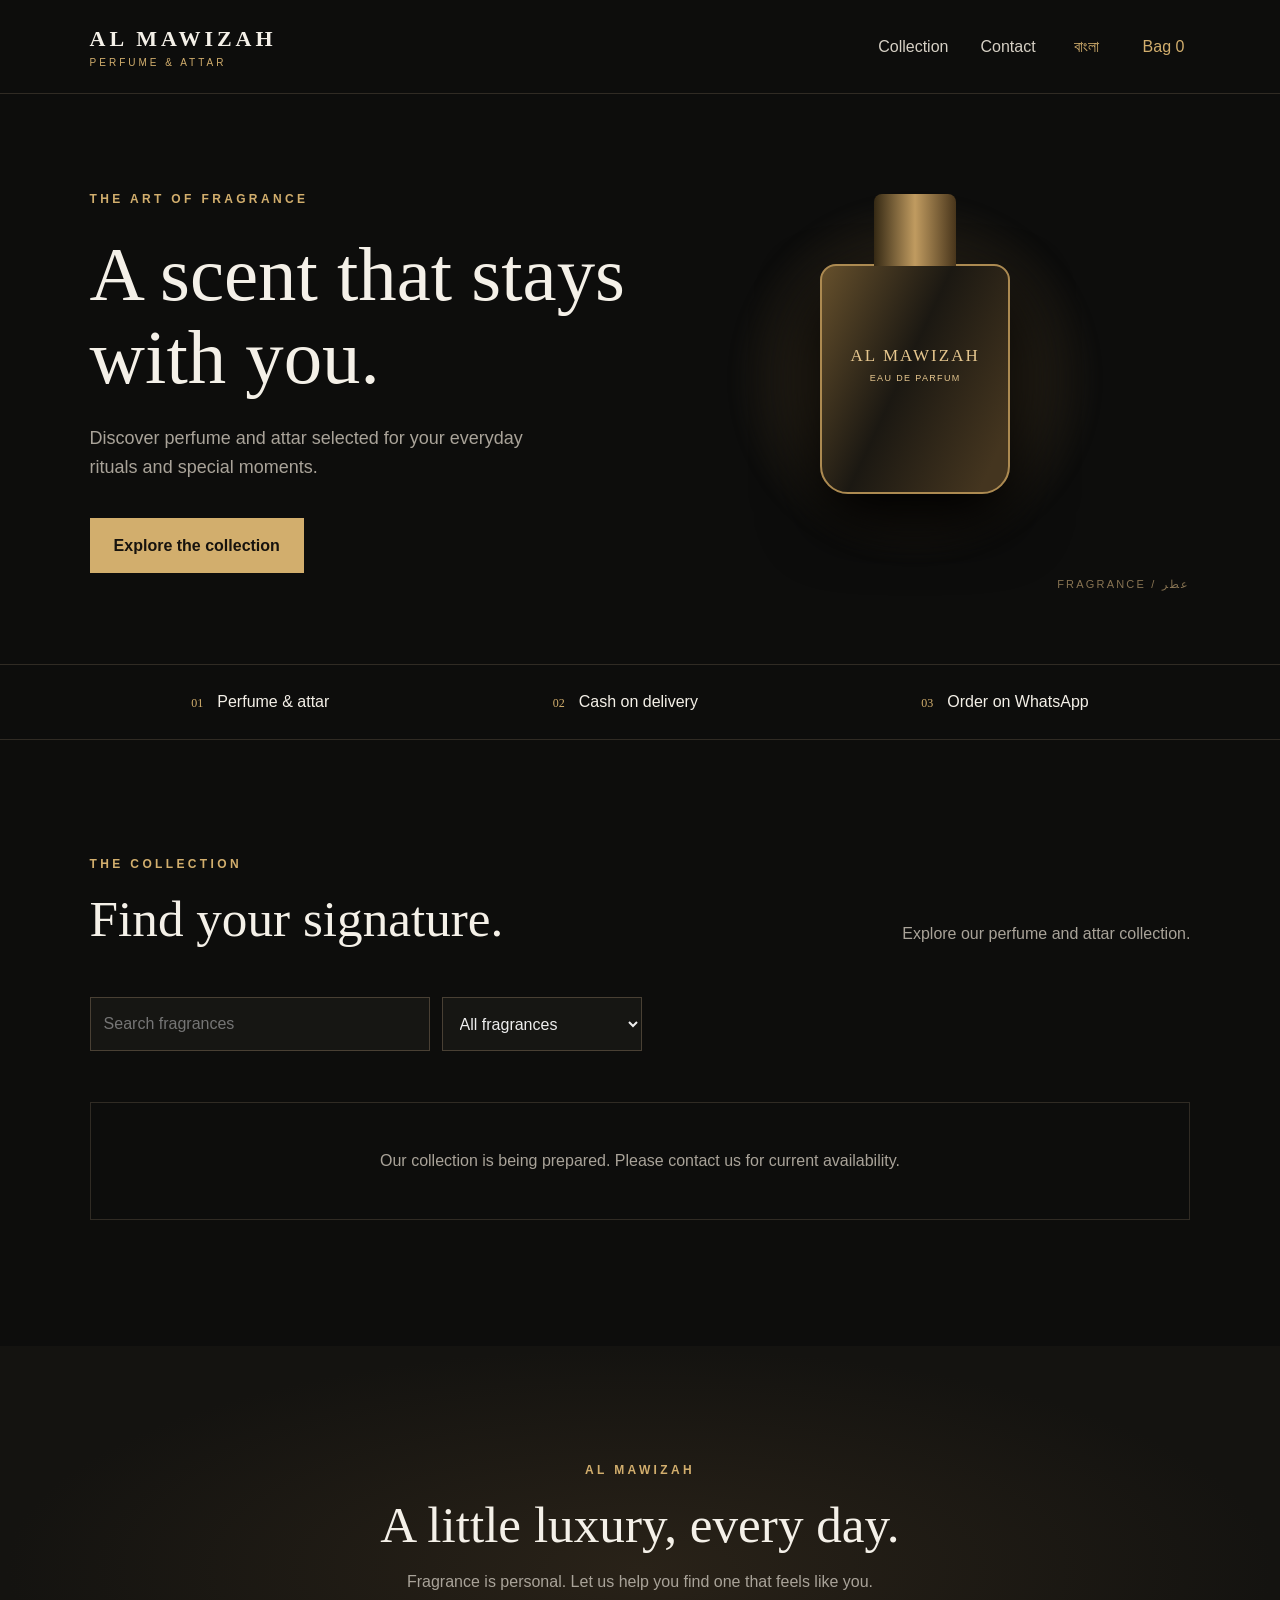
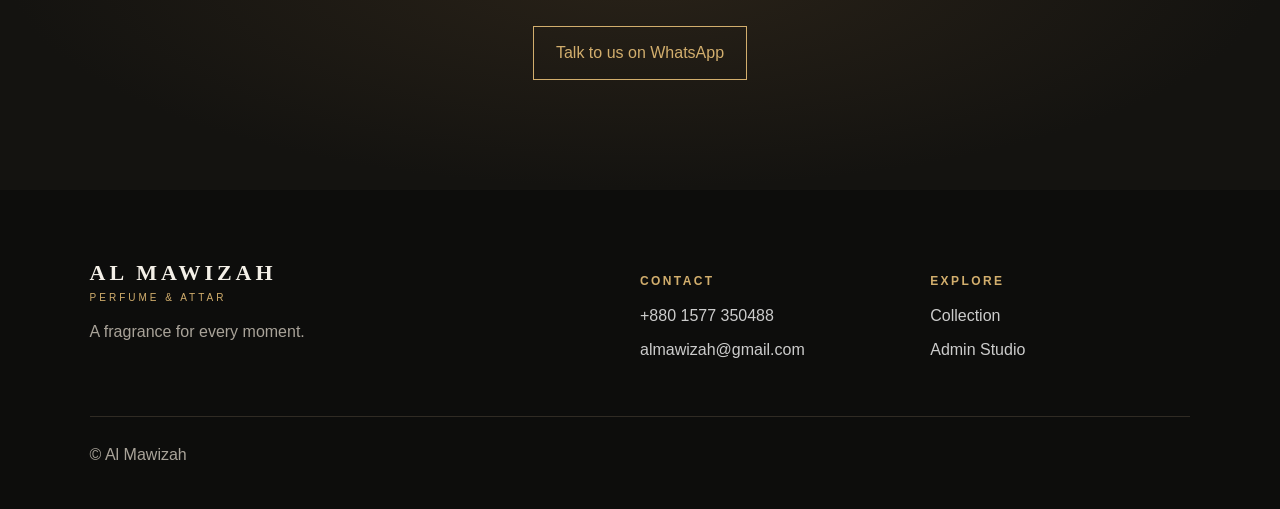
==== index.html @ 44b9c94f "Build Al Mawizah storefront and admin studio" ====
<!doctype html><html lang="en"><head><meta charset="utf-8"><meta name="viewport" content="width=device-width,initial-scale=1"><title>Al Mawizah | Perfume & Attar</title><meta name="description" content="Discover perfume and attar at Al Mawizah."><link rel="stylesheet" href="style.css"></head><body><header><a class="brand" href="#home">AL MAWIZAH <small>PERFUME & ATTAR</small></a><nav><a href="#collection" data-en="Collection" data-bn="সংগ্রহ">Collection</a><a href="#contact" data-en="Contact" data-bn="যোগাযোগ">Contact</a><button id="lang">বাংলা</button><button id="cartButton">Bag <span id="count">0</span></button></nav></header><main id="home"><section class="hero"><div class="hero-copy"><span class="eyebrow">THE ART OF FRAGRANCE</span><h1 data-en="A scent that stays with you." data-bn="সুবাস, যা আপনার সঙ্গে থাকে।">A scent that stays with you.</h1><p data-en="Discover perfume and attar selected for your everyday rituals and special moments." data-bn="প্রতিদিনের অভ্যাস ও বিশেষ মুহূর্তের জন্য পারফিউম ও আতরের সংগ্রহ আবিষ্কার করুন।">Discover perfume and attar selected for your everyday rituals and special moments.</p><a class="gold-button" href="#collection" data-en="Explore the collection" data-bn="সংগ্রহ দেখুন">Explore the collection</a></div><div class="art" aria-hidden="true"><div class="halo"></div><div class="bottle"><div class="cap"></div><div class="bottle-label">AL MAWIZAH<br><small>EAU DE PARFUM</small></div></div><span>FRAGRANCE / عطر</span></div></section><section class="features"><div><b>01</b><span data-en="Perfume & attar" data-bn="পারফিউম ও আতর">Perfume & attar</span></div><div><b>02</b><span data-en="Cash on delivery" data-bn="ক্যাশ অন ডেলিভারি">Cash on delivery</span></div><div><b>03</b><span data-en="Order on WhatsApp" data-bn="হোয়াটসঅ্যাপে অর্ডার">Order on WhatsApp</span></div></section><section id="collection" class="section"><div class="section-head"><div><span class="eyebrow">THE COLLECTION</span><h2 data-en="Find your signature." data-bn="আপনার প্রিয় সুবাস খুঁজুন।">Find your signature.</h2></div><p data-en="Explore our perfume and attar collection." data-bn="আমাদের পারফিউম ও আতরের সংগ্রহ দেখুন।">Explore our perfume and attar collection.</p></div><div class="filters"><input id="search" placeholder="Search fragrances" aria-label="Search fragrances"><select id="category" aria-label="Category"><option value="all">All fragrances</option><option value="perfume">Perfume</option><option value="attar">Attar</option></select></div><div id="catalog" class="grid"></div><p id="catalogMessage" class="empty"></p></section><section class="story"><span class="eyebrow">AL MAWIZAH</span><h2 data-en="A little luxury, every day." data-bn="প্রতিদিনের ছোট্ট এক বিলাসিতা।">A little luxury, every day.</h2><p data-en="Fragrance is personal. Let us help you find one that feels like you." data-bn="সুবাস ব্যক্তিগত। আপনার পছন্দের সুবাস খুঁজে পেতে আমরা পাশে আছি।">Fragrance is personal. Let us help you find one that feels like you.</p><a href="https://wa.me/8801577350488" class="outline" data-en="Talk to us on WhatsApp" data-bn="হোয়াটসঅ্যাপে কথা বলুন">Talk to us on WhatsApp</a></section></main><footer id="contact"><div><a class="brand" href="#home">AL MAWIZAH <small>PERFUME & ATTAR</small></a><p data-en="A fragrance for every moment." data-bn="প্রতিটি মুহূর্তের জন্য সুবাস।">A fragrance for every moment.</p></div><div><h3>CONTACT</h3><a href="tel:+8801577350488">+880 1577 350488</a><a href="mailto:almawizah@gmail.com">almawizah@gmail.com</a></div><div><h3>EXPLORE</h3><a href="#collection">Collection</a><a href="admin.html">Admin Studio</a></div><p class="copyright">© Al Mawizah</p></footer><dialog id="cart"><form method="dialog"><button class="close" aria-label="Close">×</button></form><h2 data-en="Your bag" data-bn="আপনার ব্যাগ">Your bag</h2><div id="cartItems"></div><p id="total"></p><form id="checkout"><label>Name / নাম<input name="name" required maxlength="100"></label><label>Phone / ফোন<input name="phone" required maxlength="30"></label><label>Delivery address / ঠিকানা<textarea name="address" required maxlength="500"></textarea></label><p class="muted" data-en="Cash on delivery. Delivery charge and availability will be confirmed with you." data-bn="ক্যাশ অন ডেলিভারি। ডেলিভারি চার্জ ও পণ্যের প্রাপ্যতা আপনার সঙ্গে নিশ্চিত করা হবে।">Cash on delivery. Delivery charge and availability will be confirmed with you.</p><button class="gold-button" type="submit" data-en="Send COD order on WhatsApp" data-bn="হোয়াটসঅ্যাপে COD অর্ডার পাঠান">Send COD order on WhatsApp</button></form></dialog><script src="config.js"></script><script src="app.js"></script></body></html>
---- style.css ----
:root{color-scheme:dark;--gold:#d2ae6d;--muted:#a9a399;--line:#302b24}*{box-sizing:border-box}html{scroll-behavior:smooth}body{margin:0;background:#0d0d0c;color:#f4f0e8;font:16px/1.6 Arial,sans-serif}a{color:inherit;text-decoration:none}button,input,textarea,select{font:inherit}button{cursor:pointer}header{height:94px;display:flex;align-items:center;justify-content:space-between;padding:0 7%;border-bottom:1px solid var(--line)}.brand{font:600 22px Georgia;letter-spacing:.18em}.brand small{display:block;font:10px Arial;letter-spacing:.3em;color:var(--gold);margin-top:5px}nav{display:flex;align-items:center;gap:32px}nav a{color:#d6d0c5}nav button,.close{border:0;background:none;color:var(--gold)}.hero{min-height:570px;display:grid;grid-template-columns:1fr 1fr;align-items:center;padding:55px 7%;overflow:hidden}.hero-copy{max-width:590px}.eyebrow{font-size:12px;letter-spacing:.28em;color:var(--gold);font-weight:bold}h1,h2{font-family:Georgia,serif;font-weight:400;line-height:1.08}h1{font-size:clamp(48px,6vw,86px);margin:24px 0}h2{font-size:clamp(36px,4vw,56px);margin:16px 0}p{color:var(--muted)}.hero-copy p{max-width:470px;font-size:18px;margin-bottom:36px}.gold-button{display:inline-block;background:var(--gold);color:#17130e;border:0;padding:15px 24px;font-weight:bold}.art{height:430px;position:relative;display:flex;align-items:center;justify-content:center}.halo{position:absolute;width:360px;height:360px;border-radius:50%;background:radial-gradient(circle,#59462a 0,#262016 40%,transparent 72%);filter:blur(5px)}.bottle{position:relative;width:190px;height:230px;border:2px solid #ac8a51;border-radius:16px 16px 28px 28px;background:linear-gradient(115deg,#66502c,#1b1812 45%,#44351f 90%);box-shadow:0 30px 60px #000}.cap{position:absolute;bottom:100%;left:52px;width:82px;height:72px;background:linear-gradient(90deg,#352914,#c09b60,#48351b);border-radius:8px 8px 0 0}.bottle-label{text-align:center;margin-top:80px;font:17px Georgia;letter-spacing:.12em;color:#e6c78f}.bottle-label small{font:9px Arial;letter-spacing:.15em}.art>span{position:absolute;bottom:0;right:0;color:#887453;font-size:11px;letter-spacing:.2em}.features{display:flex;justify-content:space-around;border-block:1px solid var(--line);padding:24px 7%;gap:20px}.features b{color:var(--gold);margin-right:14px;font:12px Georgia}.section{padding:110px 7%}.section-head{display:flex;align-items:end;justify-content:space-between;gap:30px}.filters{display:flex;gap:12px;margin:35px 0}input,select,textarea{background:#161613;color:#eee;border:1px solid #494034;padding:13px;width:100%}.filters input{max-width:340px}.filters select{max-width:200px}.grid{display:grid;grid-template-columns:repeat(4,1fr);gap:20px}.card{border:1px solid var(--line);padding:15px}.card img{width:100%;aspect-ratio:1;object-fit:cover;background:#1b1916}.card h3{font:22px Georgia}.card button{width:100%}.empty{border:1px solid var(--line);padding:45px;text-align:center}.story{text-align:center;padding:110px 20px;background:radial-gradient(ellipse at center,#292218,#141310 70%)}.story p{margin:0 auto 32px}.outline{display:inline-block;border:1px solid var(--gold);padding:13px 22px;color:var(--gold)}footer{padding:70px 7% 25px;display:grid;grid-template-columns:2fr 1fr 1fr;gap:30px}footer h3{font-size:12px;letter-spacing:.2em;color:var(--gold)}footer a:not(.brand){display:block;color:#ccc;margin:8px 0}.copyright{grid-column:1/-1;border-top:1px solid var(--line);padding-top:25px}dialog{background:#171612;color:white;border:1px solid var(--gold);padding:32px;max-width:550px;width:95%;max-height:90vh}dialog::backdrop{background:#000b}.close{float:right;font-size:28px}label{display:block;margin:14px 0}label input,label textarea{display:block;margin-top:5px}.muted{font-size:14px}.cart-row{display:flex;justify-content:space-between;gap:10px;border-bottom:1px solid var(--line);padding:12px 0}.cart-row button{background:none;color:var(--gold);border:0}@media(max-width:700px){header{height:auto;padding:20px 5%;gap:15px;flex-wrap:wrap}nav{gap:16px;font-size:14px}.hero{grid-template-columns:1fr;padding:65px 5% 25px}.art{height:320px}.bottle{transform:scale(.75)}.halo{width:280px;height:280px}.features{flex-wrap:wrap;justify-content:flex-start}.section{padding:70px 5%}.section-head{display:block}.grid{grid-template-columns:repeat(2,1fr)}footer{grid-template-columns:1fr 1fr}footer>div:first-child{grid-column:1/-1}}
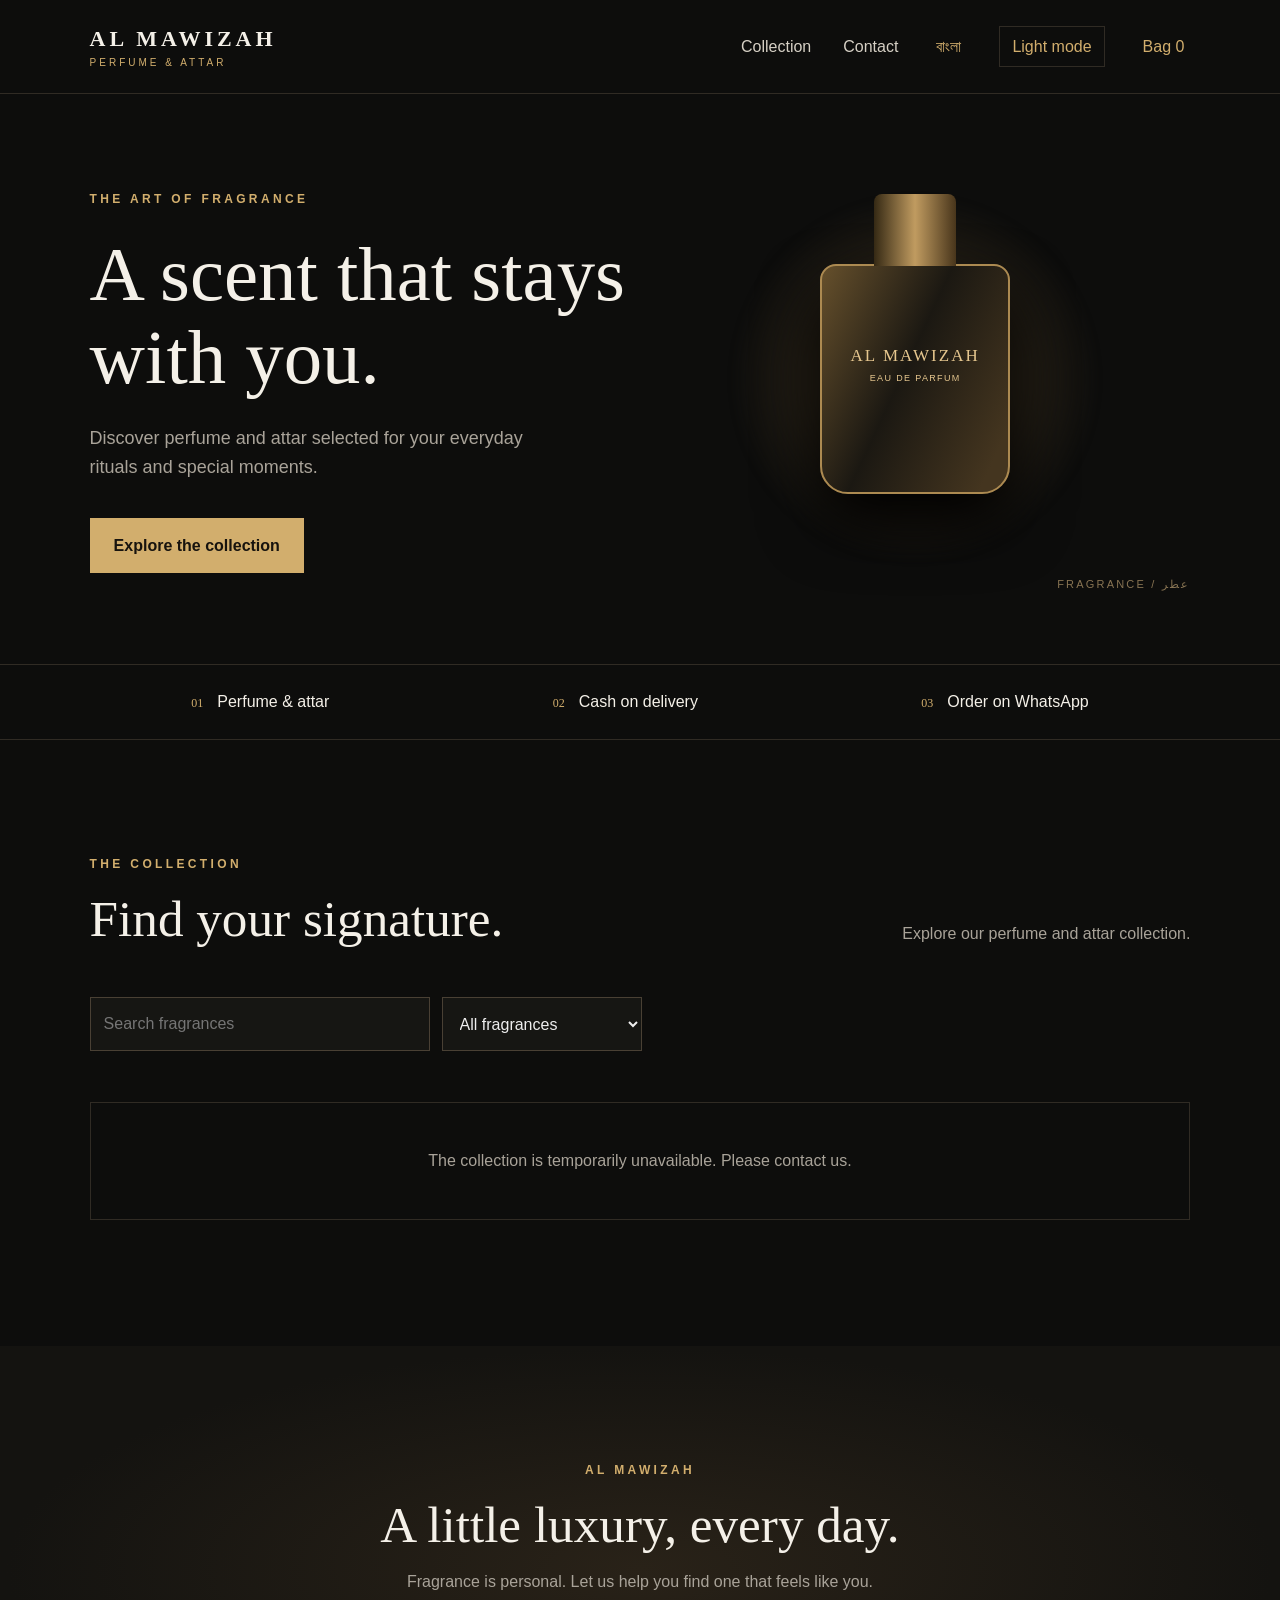
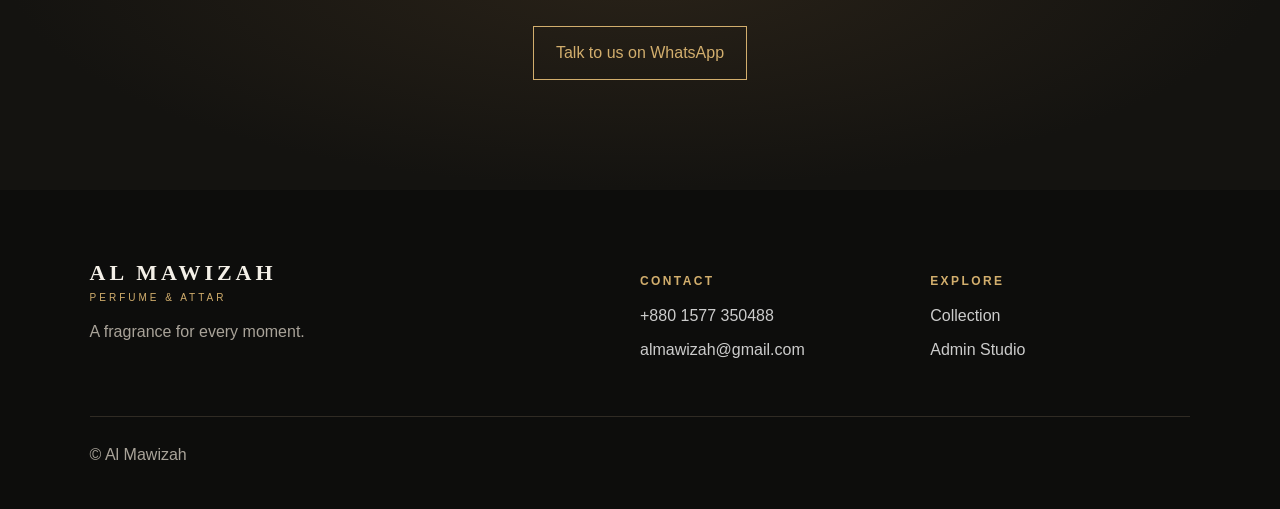
==== commit fbe0ce0d: "Add light and dark themes and improve browsing" ====
--- a/index.html
+++ b/index.html
@@ -1 +1 @@
-<!doctype html><html lang="en"><head><meta charset="utf-8"><meta name="viewport" content="width=device-width,initial-scale=1"><title>Al Mawizah | Perfume & Attar</title><meta name="description" content="Discover perfume and attar at Al Mawizah."><link rel="stylesheet" href="style.css"></head><body><header><a class="brand" href="#home">AL MAWIZAH <small>PERFUME & ATTAR</small></a><nav><a href="#collection" data-en="Collection" data-bn="সংগ্রহ">Collection</a><a href="#contact" data-en="Contact" data-bn="যোগাযোগ">Contact</a><button id="lang">বাংলা</button><button id="cartButton">Bag <span id="count">0</span></button></nav></header><main id="home"><section class="hero"><div class="hero-copy"><span class="eyebrow">THE ART OF FRAGRANCE</span><h1 data-en="A scent that stays with you." data-bn="সুবাস, যা আপনার সঙ্গে থাকে।">A scent that stays with you.</h1><p data-en="Discover perfume and attar selected for your everyday rituals and special moments." data-bn="প্রতিদিনের অভ্যাস ও বিশেষ মুহূর্তের জন্য পারফিউম ও আতরের সংগ্রহ আবিষ্কার করুন।">Discover perfume and attar selected for your everyday rituals and special moments.</p><a class="gold-button" href="#collection" data-en="Explore the collection" data-bn="সংগ্রহ দেখুন">Explore the collection</a></div><div class="art" aria-hidden="true"><div class="halo"></div><div class="bottle"><div class="cap"></div><div class="bottle-label">AL MAWIZAH<br><small>EAU DE PARFUM</small></div></div><span>FRAGRANCE / عطر</span></div></section><section class="features"><div><b>01</b><span data-en="Perfume & attar" data-bn="পারফিউম ও আতর">Perfume & attar</span></div><div><b>02</b><span data-en="Cash on delivery" data-bn="ক্যাশ অন ডেলিভারি">Cash on delivery</span></div><div><b>03</b><span data-en="Order on WhatsApp" data-bn="হোয়াটসঅ্যাপে অর্ডার">Order on WhatsApp</span></div></section><section id="collection" class="section"><div class="section-head"><div><span class="eyebrow">THE COLLECTION</span><h2 data-en="Find your signature." data-bn="আপনার প্রিয় সুবাস খুঁজুন।">Find your signature.</h2></div><p data-en="Explore our perfume and attar collection." data-bn="আমাদের পারফিউম ও আতরের সংগ্রহ দেখুন।">Explore our perfume and attar collection.</p></div><div class="filters"><input id="search" placeholder="Search fragrances" aria-label="Search fragrances"><select id="category" aria-label="Category"><option value="all">All fragrances</option><option value="perfume">Perfume</option><option value="attar">Attar</option></select></div><div id="catalog" class="grid"></div><p id="catalogMessage" class="empty"></p></section><section class="story"><span class="eyebrow">AL MAWIZAH</span><h2 data-en="A little luxury, every day." data-bn="প্রতিদিনের ছোট্ট এক বিলাসিতা।">A little luxury, every day.</h2><p data-en="Fragrance is personal. Let us help you find one that feels like you." data-bn="সুবাস ব্যক্তিগত। আপনার পছন্দের সুবাস খুঁজে পেতে আমরা পাশে আছি।">Fragrance is personal. Let us help you find one that feels like you.</p><a href="https://wa.me/8801577350488" class="outline" data-en="Talk to us on WhatsApp" data-bn="হোয়াটসঅ্যাপে কথা বলুন">Talk to us on WhatsApp</a></section></main><footer id="contact"><div><a class="brand" href="#home">AL MAWIZAH <small>PERFUME & ATTAR</small></a><p data-en="A fragrance for every moment." data-bn="প্রতিটি মুহূর্তের জন্য সুবাস।">A fragrance for every moment.</p></div><div><h3>CONTACT</h3><a href="tel:+8801577350488">+880 1577 350488</a><a href="mailto:almawizah@gmail.com">almawizah@gmail.com</a></div><div><h3>EXPLORE</h3><a href="#collection">Collection</a><a href="admin.html">Admin Studio</a></div><p class="copyright">© Al Mawizah</p></footer><dialog id="cart"><form method="dialog"><button class="close" aria-label="Close">×</button></form><h2 data-en="Your bag" data-bn="আপনার ব্যাগ">Your bag</h2><div id="cartItems"></div><p id="total"></p><form id="checkout"><label>Name / নাম<input name="name" required maxlength="100"></label><label>Phone / ফোন<input name="phone" required maxlength="30"></label><label>Delivery address / ঠিকানা<textarea name="address" required maxlength="500"></textarea></label><p class="muted" data-en="Cash on delivery. Delivery charge and availability will be confirmed with you." data-bn="ক্যাশ অন ডেলিভারি। ডেলিভারি চার্জ ও পণ্যের প্রাপ্যতা আপনার সঙ্গে নিশ্চিত করা হবে।">Cash on delivery. Delivery charge and availability will be confirmed with you.</p><button class="gold-button" type="submit" data-en="Send COD order on WhatsApp" data-bn="হোয়াটসঅ্যাপে COD অর্ডার পাঠান">Send COD order on WhatsApp</button></form></dialog><script src="config.js"></script><script src="app.js"></script></body></html>
+<!doctype html><html lang="en"><head><meta charset="utf-8"><meta name="viewport" content="width=device-width,initial-scale=1"><title>Al Mawizah | Perfume & Attar</title><meta name="description" content="Discover perfume and attar at Al Mawizah."><script src="theme.js"></script><link rel="stylesheet" href="style.css"></head><body><header><a class="brand" href="#home">AL MAWIZAH <small>PERFUME & ATTAR</small></a><nav><a href="#collection" data-en="Collection" data-bn="সংগ্রহ">Collection</a><a href="#contact" data-en="Contact" data-bn="যোগাযোগ">Contact</a><button type="button" id="lang">বাংলা</button><button type="button" id="themeToggle" aria-label="Switch to light mode">Light mode</button><button id="cartButton">Bag <span id="count">0</span></button></nav></header><main id="home"><section class="hero"><div class="hero-copy"><span class="eyebrow">THE ART OF FRAGRANCE</span><h1 data-en="A scent that stays with you." data-bn="সুবাস, যা আপনার সঙ্গে থাকে।">A scent that stays with you.</h1><p data-en="Discover perfume and attar selected for your everyday rituals and special moments." data-bn="প্রতিদিনের অভ্যাস ও বিশেষ মুহূর্তের জন্য পারফিউম ও আতরের সংগ্রহ আবিষ্কার করুন।">Discover perfume and attar selected for your everyday rituals and special moments.</p><a class="gold-button" href="#collection" data-en="Explore the collection" data-bn="সংগ্রহ দেখুন">Explore the collection</a></div><div class="art" aria-hidden="true"><div class="halo"></div><div class="bottle"><div class="cap"></div><div class="bottle-label">AL MAWIZAH<br><small>EAU DE PARFUM</small></div></div><span>FRAGRANCE / عطر</span></div></section><section class="features"><div><b>01</b><span data-en="Perfume & attar" data-bn="পারফিউম ও আতর">Perfume & attar</span></div><div><b>02</b><span data-en="Cash on delivery" data-bn="ক্যাশ অন ডেলিভারি">Cash on delivery</span></div><div><b>03</b><span data-en="Order on WhatsApp" data-bn="হোয়াটসঅ্যাপে অর্ডার">Order on WhatsApp</span></div></section><section id="collection" class="section"><div class="section-head"><div><span class="eyebrow">THE COLLECTION</span><h2 data-en="Find your signature." data-bn="আপনার প্রিয় সুবাস খুঁজুন।">Find your signature.</h2></div><p data-en="Explore our perfume and attar collection." data-bn="আমাদের পারফিউম ও আতরের সংগ্রহ দেখুন।">Explore our perfume and attar collection.</p></div><div class="filters"><input id="search" placeholder="Search fragrances" aria-label="Search fragrances"><select id="category" aria-label="Category"><option value="all">All fragrances</option><option value="perfume">Perfume</option><option value="attar">Attar</option></select></div><div id="catalog" class="grid"></div><p id="catalogMessage" class="empty"></p></section><section class="story"><span class="eyebrow">AL MAWIZAH</span><h2 data-en="A little luxury, every day." data-bn="প্রতিদিনের ছোট্ট এক বিলাসিতা।">A little luxury, every day.</h2><p data-en="Fragrance is personal. Let us help you find one that feels like you." data-bn="সুবাস ব্যক্তিগত। আপনার পছন্দের সুবাস খুঁজে পেতে আমরা পাশে আছি।">Fragrance is personal. Let us help you find one that feels like you.</p><a href="https://wa.me/8801577350488" class="outline" data-en="Talk to us on WhatsApp" data-bn="হোয়াটসঅ্যাপে কথা বলুন">Talk to us on WhatsApp</a></section></main><footer id="contact"><div><a class="brand" href="#home">AL MAWIZAH <small>PERFUME & ATTAR</small></a><p data-en="A fragrance for every moment." data-bn="প্রতিটি মুহূর্তের জন্য সুবাস।">A fragrance for every moment.</p></div><div><h3>CONTACT</h3><a href="tel:+8801577350488">+880 1577 350488</a><a href="mailto:almawizah@gmail.com">almawizah@gmail.com</a></div><div><h3>EXPLORE</h3><a href="#collection">Collection</a><a href="admin.html">Admin Studio</a></div><p class="copyright">© Al Mawizah</p></footer><dialog id="cart"><form method="dialog"><button class="close" aria-label="Close">×</button></form><h2 data-en="Your bag" data-bn="আপনার ব্যাগ">Your bag</h2><div id="cartItems"></div><p id="total"></p><form id="checkout"><label>Name / নাম<input name="name" required maxlength="100"></label><label>Phone / ফোন<input name="phone" required maxlength="30"></label><label>Delivery address / ঠিকানা<textarea name="address" required maxlength="500"></textarea></label><p class="muted" data-en="Cash on delivery. Delivery charge and availability will be confirmed with you." data-bn="ক্যাশ অন ডেলিভারি। ডেলিভারি চার্জ ও পণ্যের প্রাপ্যতা আপনার সঙ্গে নিশ্চিত করা হবে।">Cash on delivery. Delivery charge and availability will be confirmed with you.</p><button class="gold-button" type="submit" data-en="Send COD order on WhatsApp" data-bn="হোয়াটসঅ্যাপে COD অর্ডার পাঠান">Send COD order on WhatsApp</button></form></dialog><script src="config.js"></script><script src="app.js"></script></body></html>
--- a/style.css
+++ b/style.css
@@ -1 +1,27 @@
 :root{color-scheme:dark;--gold:#d2ae6d;--muted:#a9a399;--line:#302b24}*{box-sizing:border-box}html{scroll-behavior:smooth}body{margin:0;background:#0d0d0c;color:#f4f0e8;font:16px/1.6 Arial,sans-serif}a{color:inherit;text-decoration:none}button,input,textarea,select{font:inherit}button{cursor:pointer}header{height:94px;display:flex;align-items:center;justify-content:space-between;padding:0 7%;border-bottom:1px solid var(--line)}.brand{font:600 22px Georgia;letter-spacing:.18em}.brand small{display:block;font:10px Arial;letter-spacing:.3em;color:var(--gold);margin-top:5px}nav{display:flex;align-items:center;gap:32px}nav a{color:#d6d0c5}nav button,.close{border:0;background:none;color:var(--gold)}.hero{min-height:570px;display:grid;grid-template-columns:1fr 1fr;align-items:center;padding:55px 7%;overflow:hidden}.hero-copy{max-width:590px}.eyebrow{font-size:12px;letter-spacing:.28em;color:var(--gold);font-weight:bold}h1,h2{font-family:Georgia,serif;font-weight:400;line-height:1.08}h1{font-size:clamp(48px,6vw,86px);margin:24px 0}h2{font-size:clamp(36px,4vw,56px);margin:16px 0}p{color:var(--muted)}.hero-copy p{max-width:470px;font-size:18px;margin-bottom:36px}.gold-button{display:inline-block;background:var(--gold);color:#17130e;border:0;padding:15px 24px;font-weight:bold}.art{height:430px;position:relative;display:flex;align-items:center;justify-content:center}.halo{position:absolute;width:360px;height:360px;border-radius:50%;background:radial-gradient(circle,#59462a 0,#262016 40%,transparent 72%);filter:blur(5px)}.bottle{position:relative;width:190px;height:230px;border:2px solid #ac8a51;border-radius:16px 16px 28px 28px;background:linear-gradient(115deg,#66502c,#1b1812 45%,#44351f 90%);box-shadow:0 30px 60px #000}.cap{position:absolute;bottom:100%;left:52px;width:82px;height:72px;background:linear-gradient(90deg,#352914,#c09b60,#48351b);border-radius:8px 8px 0 0}.bottle-label{text-align:center;margin-top:80px;font:17px Georgia;letter-spacing:.12em;color:#e6c78f}.bottle-label small{font:9px Arial;letter-spacing:.15em}.art>span{position:absolute;bottom:0;right:0;color:#887453;font-size:11px;letter-spacing:.2em}.features{display:flex;justify-content:space-around;border-block:1px solid var(--line);padding:24px 7%;gap:20px}.features b{color:var(--gold);margin-right:14px;font:12px Georgia}.section{padding:110px 7%}.section-head{display:flex;align-items:end;justify-content:space-between;gap:30px}.filters{display:flex;gap:12px;margin:35px 0}input,select,textarea{background:#161613;color:#eee;border:1px solid #494034;padding:13px;width:100%}.filters input{max-width:340px}.filters select{max-width:200px}.grid{display:grid;grid-template-columns:repeat(4,1fr);gap:20px}.card{border:1px solid var(--line);padding:15px}.card img{width:100%;aspect-ratio:1;object-fit:cover;background:#1b1916}.card h3{font:22px Georgia}.card button{width:100%}.empty{border:1px solid var(--line);padding:45px;text-align:center}.story{text-align:center;padding:110px 20px;background:radial-gradient(ellipse at center,#292218,#141310 70%)}.story p{margin:0 auto 32px}.outline{display:inline-block;border:1px solid var(--gold);padding:13px 22px;color:var(--gold)}footer{padding:70px 7% 25px;display:grid;grid-template-columns:2fr 1fr 1fr;gap:30px}footer h3{font-size:12px;letter-spacing:.2em;color:var(--gold)}footer a:not(.brand){display:block;color:#ccc;margin:8px 0}.copyright{grid-column:1/-1;border-top:1px solid var(--line);padding-top:25px}dialog{background:#171612;color:white;border:1px solid var(--gold);padding:32px;max-width:550px;width:95%;max-height:90vh}dialog::backdrop{background:#000b}.close{float:right;font-size:28px}label{display:block;margin:14px 0}label input,label textarea{display:block;margin-top:5px}.muted{font-size:14px}.cart-row{display:flex;justify-content:space-between;gap:10px;border-bottom:1px solid var(--line);padding:12px 0}.cart-row button{background:none;color:var(--gold);border:0}@media(max-width:700px){header{height:auto;padding:20px 5%;gap:15px;flex-wrap:wrap}nav{gap:16px;font-size:14px}.hero{grid-template-columns:1fr;padding:65px 5% 25px}.art{height:320px}.bottle{transform:scale(.75)}.halo{width:280px;height:280px}.features{flex-wrap:wrap;justify-content:flex-start}.section{padding:70px 5%}.section-head{display:block}.grid{grid-template-columns:repeat(2,1fr)}footer{grid-template-columns:1fr 1fr}footer>div:first-child{grid-column:1/-1}}
+/* Theme controls and readable light palette. */
+#themeToggle{color:var(--gold);border:1px solid var(--line);padding:.45rem .75rem;background:transparent;white-space:nowrap}
+:focus-visible{outline:3px solid #c08f38;outline-offset:3px}
+html[data-theme="light"]{color-scheme:light;--gold:#81591e;--muted:#514d46;--line:#d4cbbc}
+html[data-theme="light"] body{background:#f8f7f3;color:#201e1a}
+html[data-theme="light"] nav a,html[data-theme="light"] footer a:not(.brand){color:#37332e}
+html[data-theme="light"] input,html[data-theme="light"] select,html[data-theme="light"] textarea{background:#fff;color:#24211c;border-color:#aaa195}
+html[data-theme="light"] .gold-button{background:#80591f;color:#fff}
+html[data-theme="light"] .story{background:radial-gradient(ellipse at center,#e9dfcc,#f2efe8 70%)}
+html[data-theme="light"] .card{background:#fff}
+html[data-theme="light"] .card img{background:#e8e4dd}
+html[data-theme="light"] dialog{background:#fff;color:#201e1a}
+html[data-theme="light"] .art>span{color:#6c593d}
+html[data-theme="light"] .empty{background:#fff}
+@media(max-width:700px){nav{flex-wrap:wrap;gap:12px}#themeToggle{padding:.35rem .55rem}}
+/* Product cards keep browsing compact while retaining full descriptions on demand. */
+.card { display:flex; flex-direction:column; gap:.65rem; min-width:0; }
+.card h3, .card p { margin:.1rem 0; }
+.card .product-price { color:inherit; font-weight:700; }
+.card .gold-button, .card > .outline { margin-top:auto; text-align:center; }
+.image-placeholder { aspect-ratio:1; background:#1b1916; }
+.product-details { margin:.25rem 0 1rem; }
+.product-details summary { cursor:pointer; color:var(--gold); }
+.product-details p { white-space:pre-line; padding-top:.5rem; }
+html[data-theme="light"] .image-placeholder { background:#e8e4dd; }
+@media(max-width:400px) { .grid { grid-template-columns:1fr; } .filters { flex-wrap:wrap; } .filters input,.filters select { max-width:none; } }
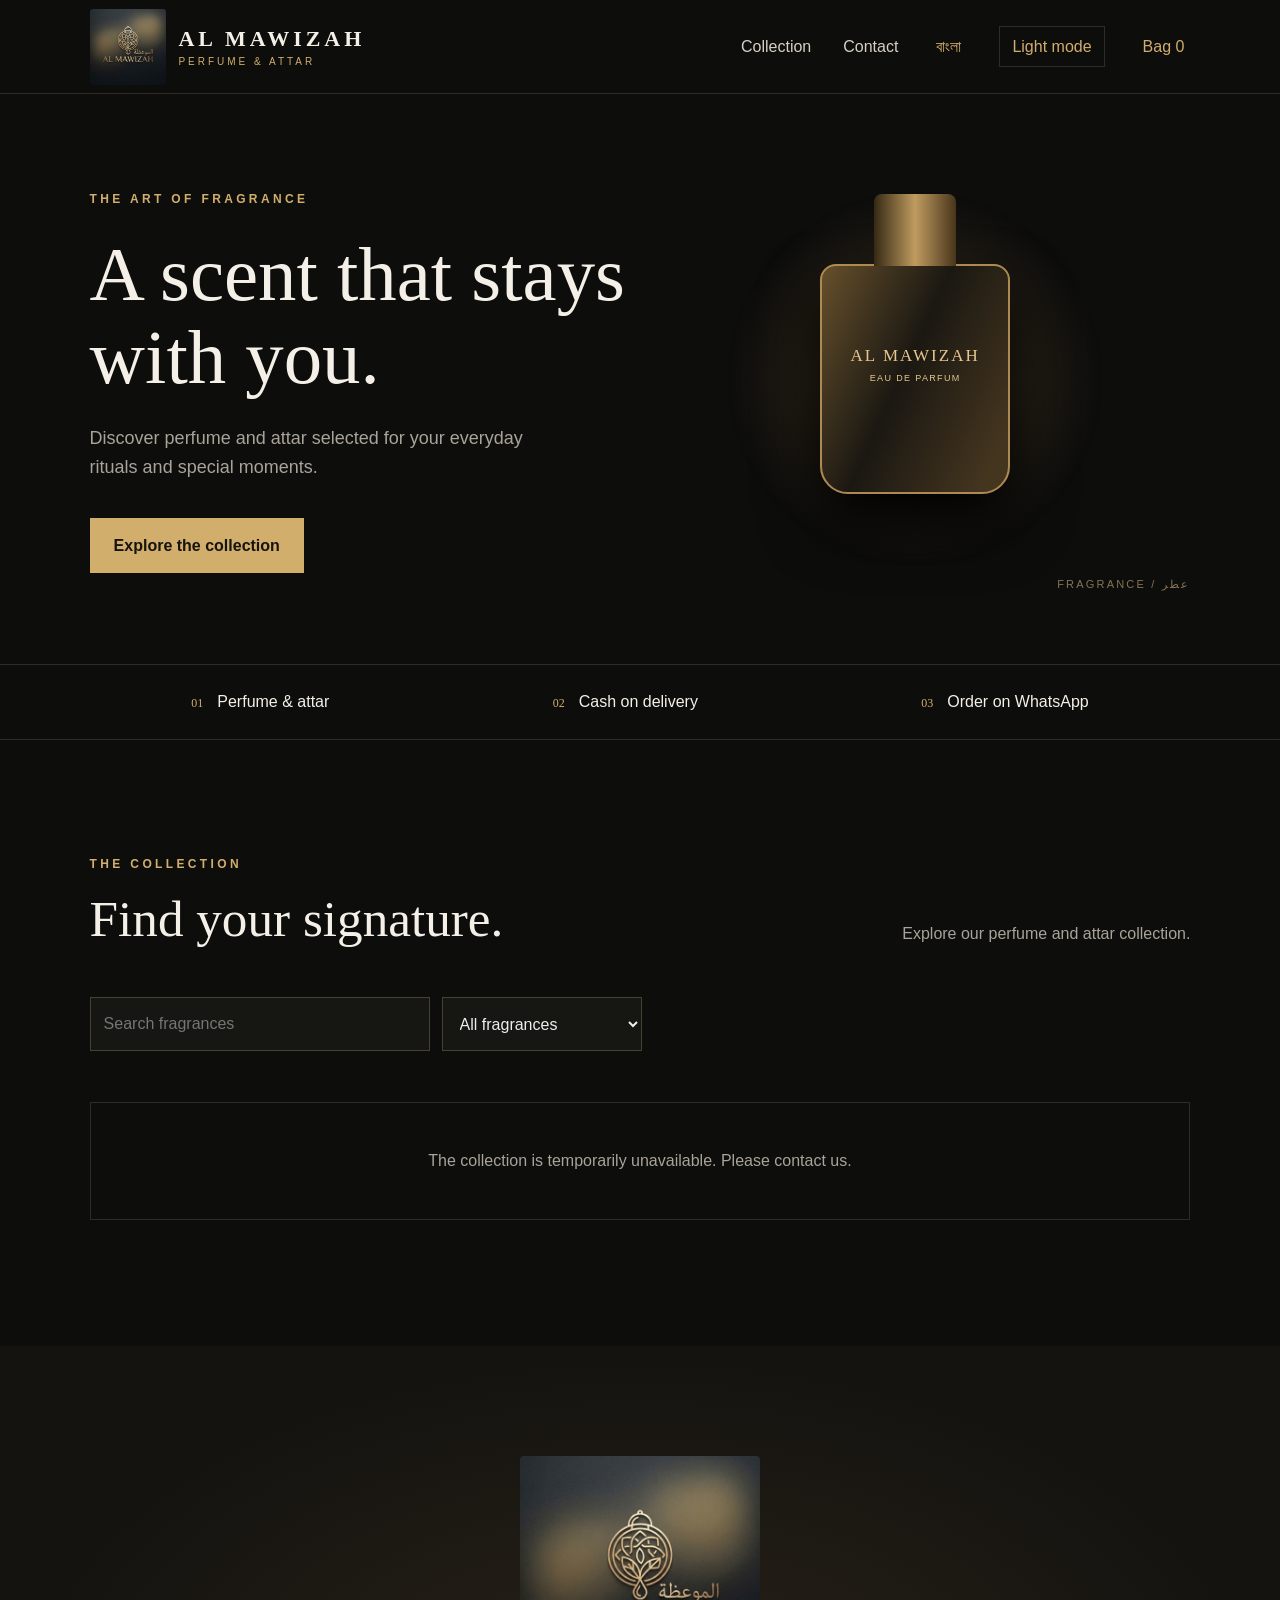
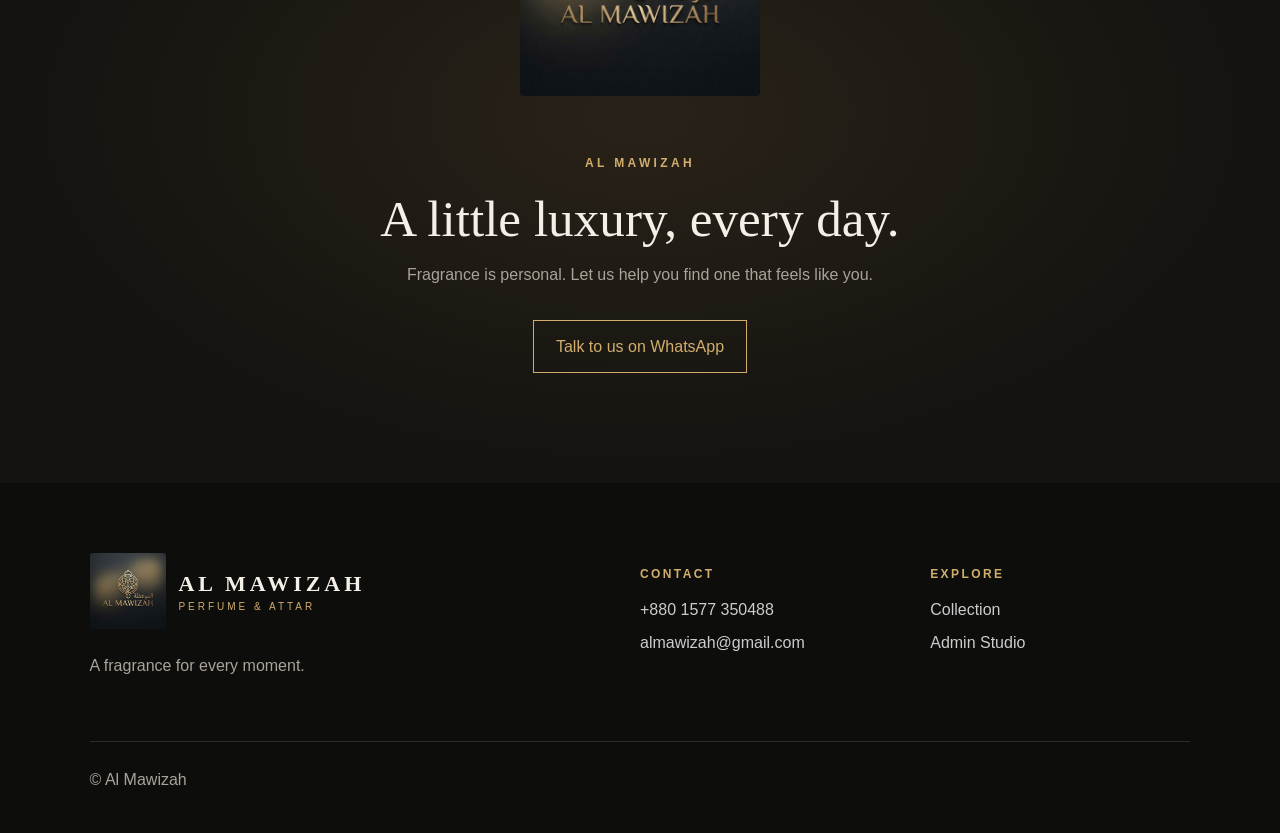
==== commit 6abf2917: "Add original Al Mawizah logo to website" ====
--- a/index.html
+++ b/index.html
@@ -1 +1 @@
-<!doctype html><html lang="en"><head><meta charset="utf-8"><meta name="viewport" content="width=device-width,initial-scale=1"><title>Al Mawizah | Perfume & Attar</title><meta name="description" content="Discover perfume and attar at Al Mawizah."><script src="theme.js"></script><link rel="stylesheet" href="style.css"></head><body><header><a class="brand" href="#home">AL MAWIZAH <small>PERFUME & ATTAR</small></a><nav><a href="#collection" data-en="Collection" data-bn="সংগ্রহ">Collection</a><a href="#contact" data-en="Contact" data-bn="যোগাযোগ">Contact</a><button type="button" id="lang">বাংলা</button><button type="button" id="themeToggle" aria-label="Switch to light mode">Light mode</button><button id="cartButton">Bag <span id="count">0</span></button></nav></header><main id="home"><section class="hero"><div class="hero-copy"><span class="eyebrow">THE ART OF FRAGRANCE</span><h1 data-en="A scent that stays with you." data-bn="সুবাস, যা আপনার সঙ্গে থাকে।">A scent that stays with you.</h1><p data-en="Discover perfume and attar selected for your everyday rituals and special moments." data-bn="প্রতিদিনের অভ্যাস ও বিশেষ মুহূর্তের জন্য পারফিউম ও আতরের সংগ্রহ আবিষ্কার করুন।">Discover perfume and attar selected for your everyday rituals and special moments.</p><a class="gold-button" href="#collection" data-en="Explore the collection" data-bn="সংগ্রহ দেখুন">Explore the collection</a></div><div class="art" aria-hidden="true"><div class="halo"></div><div class="bottle"><div class="cap"></div><div class="bottle-label">AL MAWIZAH<br><small>EAU DE PARFUM</small></div></div><span>FRAGRANCE / عطر</span></div></section><section class="features"><div><b>01</b><span data-en="Perfume & attar" data-bn="পারফিউম ও আতর">Perfume & attar</span></div><div><b>02</b><span data-en="Cash on delivery" data-bn="ক্যাশ অন ডেলিভারি">Cash on delivery</span></div><div><b>03</b><span data-en="Order on WhatsApp" data-bn="হোয়াটসঅ্যাপে অর্ডার">Order on WhatsApp</span></div></section><section id="collection" class="section"><div class="section-head"><div><span class="eyebrow">THE COLLECTION</span><h2 data-en="Find your signature." data-bn="আপনার প্রিয় সুবাস খুঁজুন।">Find your signature.</h2></div><p data-en="Explore our perfume and attar collection." data-bn="আমাদের পারফিউম ও আতরের সংগ্রহ দেখুন।">Explore our perfume and attar collection.</p></div><div class="filters"><input id="search" placeholder="Search fragrances" aria-label="Search fragrances"><select id="category" aria-label="Category"><option value="all">All fragrances</option><option value="perfume">Perfume</option><option value="attar">Attar</option></select></div><div id="catalog" class="grid"></div><p id="catalogMessage" class="empty"></p></section><section class="story"><span class="eyebrow">AL MAWIZAH</span><h2 data-en="A little luxury, every day." data-bn="প্রতিদিনের ছোট্ট এক বিলাসিতা।">A little luxury, every day.</h2><p data-en="Fragrance is personal. Let us help you find one that feels like you." data-bn="সুবাস ব্যক্তিগত। আপনার পছন্দের সুবাস খুঁজে পেতে আমরা পাশে আছি।">Fragrance is personal. Let us help you find one that feels like you.</p><a href="https://wa.me/8801577350488" class="outline" data-en="Talk to us on WhatsApp" data-bn="হোয়াটসঅ্যাপে কথা বলুন">Talk to us on WhatsApp</a></section></main><footer id="contact"><div><a class="brand" href="#home">AL MAWIZAH <small>PERFUME & ATTAR</small></a><p data-en="A fragrance for every moment." data-bn="প্রতিটি মুহূর্তের জন্য সুবাস।">A fragrance for every moment.</p></div><div><h3>CONTACT</h3><a href="tel:+8801577350488">+880 1577 350488</a><a href="mailto:almawizah@gmail.com">almawizah@gmail.com</a></div><div><h3>EXPLORE</h3><a href="#collection">Collection</a><a href="admin.html">Admin Studio</a></div><p class="copyright">© Al Mawizah</p></footer><dialog id="cart"><form method="dialog"><button class="close" aria-label="Close">×</button></form><h2 data-en="Your bag" data-bn="আপনার ব্যাগ">Your bag</h2><div id="cartItems"></div><p id="total"></p><form id="checkout"><label>Name / নাম<input name="name" required maxlength="100"></label><label>Phone / ফোন<input name="phone" required maxlength="30"></label><label>Delivery address / ঠিকানা<textarea name="address" required maxlength="500"></textarea></label><p class="muted" data-en="Cash on delivery. Delivery charge and availability will be confirmed with you." data-bn="ক্যাশ অন ডেলিভারি। ডেলিভারি চার্জ ও পণ্যের প্রাপ্যতা আপনার সঙ্গে নিশ্চিত করা হবে।">Cash on delivery. Delivery charge and availability will be confirmed with you.</p><button class="gold-button" type="submit" data-en="Send COD order on WhatsApp" data-bn="হোয়াটসঅ্যাপে COD অর্ডার পাঠান">Send COD order on WhatsApp</button></form></dialog><script src="config.js"></script><script src="app.js"></script></body></html>
+<!doctype html><html lang="en"><head><meta charset="utf-8"><meta name="viewport" content="width=device-width,initial-scale=1"><title>Al Mawizah | Perfume & Attar</title><meta name="description" content="Discover perfume and attar at Al Mawizah."><script src="theme.js"></script><link rel="stylesheet" href="style.css"></head><body><header><a class="brand brand-lockup" href="#home"><img class="brand-logo" src="assets/al-mawizah-logo.jpg" width="76" height="76" alt=""><span>AL MAWIZAH <small>PERFUME & ATTAR</small></span></a><nav><a href="#collection" data-en="Collection" data-bn="সংগ্রহ">Collection</a><a href="#contact" data-en="Contact" data-bn="যোগাযোগ">Contact</a><button type="button" id="lang">বাংলা</button><button type="button" id="themeToggle" aria-label="Switch to light mode">Light mode</button><button id="cartButton">Bag <span id="count">0</span></button></nav></header><main id="home"><section class="hero"><div class="hero-copy"><span class="eyebrow">THE ART OF FRAGRANCE</span><h1 data-en="A scent that stays with you." data-bn="সুবাস, যা আপনার সঙ্গে থাকে।">A scent that stays with you.</h1><p data-en="Discover perfume and attar selected for your everyday rituals and special moments." data-bn="প্রতিদিনের অভ্যাস ও বিশেষ মুহূর্তের জন্য পারফিউম ও আতরের সংগ্রহ আবিষ্কার করুন।">Discover perfume and attar selected for your everyday rituals and special moments.</p><a class="gold-button" href="#collection" data-en="Explore the collection" data-bn="সংগ্রহ দেখুন">Explore the collection</a></div><div class="art" aria-hidden="true"><div class="halo"></div><div class="bottle"><div class="cap"></div><div class="bottle-label">AL MAWIZAH<br><small>EAU DE PARFUM</small></div></div><span>FRAGRANCE / عطر</span></div></section><section class="features"><div><b>01</b><span data-en="Perfume & attar" data-bn="পারফিউম ও আতর">Perfume & attar</span></div><div><b>02</b><span data-en="Cash on delivery" data-bn="ক্যাশ অন ডেলিভারি">Cash on delivery</span></div><div><b>03</b><span data-en="Order on WhatsApp" data-bn="হোয়াটসঅ্যাপে অর্ডার">Order on WhatsApp</span></div></section><section id="collection" class="section"><div class="section-head"><div><span class="eyebrow">THE COLLECTION</span><h2 data-en="Find your signature." data-bn="আপনার প্রিয় সুবাস খুঁজুন।">Find your signature.</h2></div><p data-en="Explore our perfume and attar collection." data-bn="আমাদের পারফিউম ও আতরের সংগ্রহ দেখুন।">Explore our perfume and attar collection.</p></div><div class="filters"><input id="search" placeholder="Search fragrances" aria-label="Search fragrances"><select id="category" aria-label="Category"><option value="all">All fragrances</option><option value="perfume">Perfume</option><option value="attar">Attar</option><option value="perfume_oil">Perfume oil</option><option value="gift_set">Gift set</option><option value="decant">Decant</option></select></div><div id="catalog" class="grid"></div><p id="catalogMessage" class="empty"></p></section><section class="story"><img class="story-logo" src="assets/al-mawizah-logo.jpg" width="240" height="240" alt="Al Mawizah logo"><br><span class="eyebrow">AL MAWIZAH</span><h2 data-en="A little luxury, every day." data-bn="প্রতিদিনের ছোট্ট এক বিলাসিতা।">A little luxury, every day.</h2><p data-en="Fragrance is personal. Let us help you find one that feels like you." data-bn="সুবাস ব্যক্তিগত। আপনার পছন্দের সুবাস খুঁজে পেতে আমরা পাশে আছি।">Fragrance is personal. Let us help you find one that feels like you.</p><a href="https://wa.me/8801577350488" class="outline" data-en="Talk to us on WhatsApp" data-bn="হোয়াটসঅ্যাপে কথা বলুন">Talk to us on WhatsApp</a></section></main><footer id="contact"><div><a class="brand brand-lockup" href="#home"><img class="brand-logo" src="assets/al-mawizah-logo.jpg" width="76" height="76" alt=""><span>AL MAWIZAH <small>PERFUME & ATTAR</small></span></a><p data-en="A fragrance for every moment." data-bn="প্রতিটি মুহূর্তের জন্য সুবাস।">A fragrance for every moment.</p></div><div><h3>CONTACT</h3><a href="tel:+8801577350488">+880 1577 350488</a><a href="mailto:almawizah@gmail.com">almawizah@gmail.com</a></div><div><h3>EXPLORE</h3><a href="#collection">Collection</a><a href="admin.html">Admin Studio</a></div><p class="copyright">© Al Mawizah</p></footer><dialog id="cart"><form method="dialog"><button class="close" aria-label="Close">×</button></form><h2 data-en="Your bag" data-bn="আপনার ব্যাগ">Your bag</h2><div id="cartItems"></div><p id="total"></p><form id="checkout"><label>Name / নাম<input name="name" required maxlength="100"></label><label>Phone / ফোন<input name="phone" required maxlength="30"></label><label>Delivery address / ঠিকানা<textarea name="address" required maxlength="500"></textarea></label><p class="muted" data-en="Cash on delivery. Delivery charge and availability will be confirmed with you." data-bn="ক্যাশ অন ডেলিভারি। ডেলিভারি চার্জ ও পণ্যের প্রাপ্যতা আপনার সঙ্গে নিশ্চিত করা হবে।">Cash on delivery. Delivery charge and availability will be confirmed with you.</p><button class="gold-button" type="submit" data-en="Send COD order on WhatsApp" data-bn="হোয়াটসঅ্যাপে COD অর্ডার পাঠান">Send COD order on WhatsApp</button></form></dialog><script src="config.js"></script><script src="app.js"></script></body></html>
--- a/style.css
+++ b/style.css
@@ -25,3 +25,6 @@
 .product-details p { white-space:pre-line; padding-top:.5rem; }
 html[data-theme="light"] .image-placeholder { background:#e8e4dd; }
 @media(max-width:400px) { .grid { grid-template-columns:1fr; } .filters { flex-wrap:wrap; } .filters input,.filters select { max-width:none; } }
+
+/* Original Al Mawizah logo, supplied by the owner. */
+.brand-lockup{display:inline-flex;align-items:center;gap:.8rem;line-height:1.15}.brand-logo{display:block;width:76px;height:76px;object-fit:contain;flex:none;border-radius:3px}.story-logo{display:block;width:min(240px,60vw);height:auto;margin:0 auto 1.75rem;border-radius:4px}@media(max-width:700px){.brand-logo{width:62px;height:62px}.brand-lockup{font-size:19px;letter-spacing:.12em}}
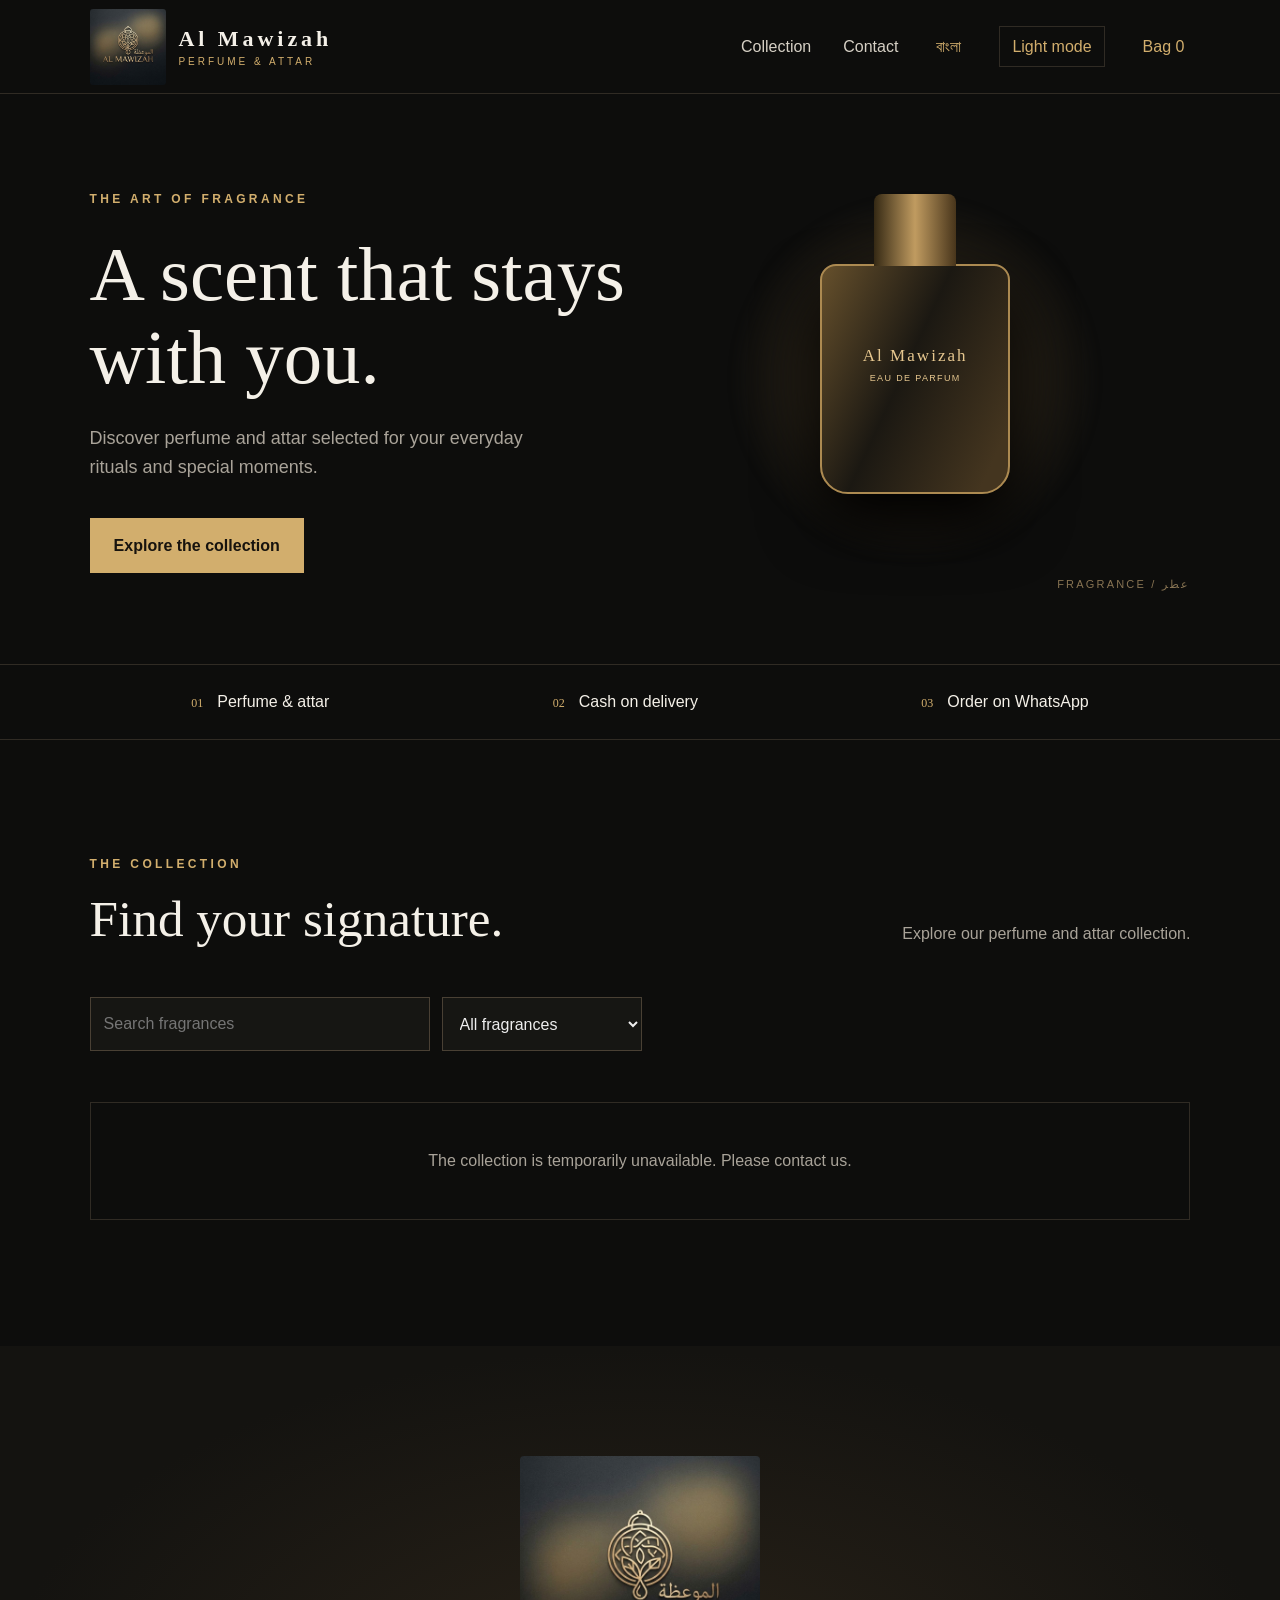
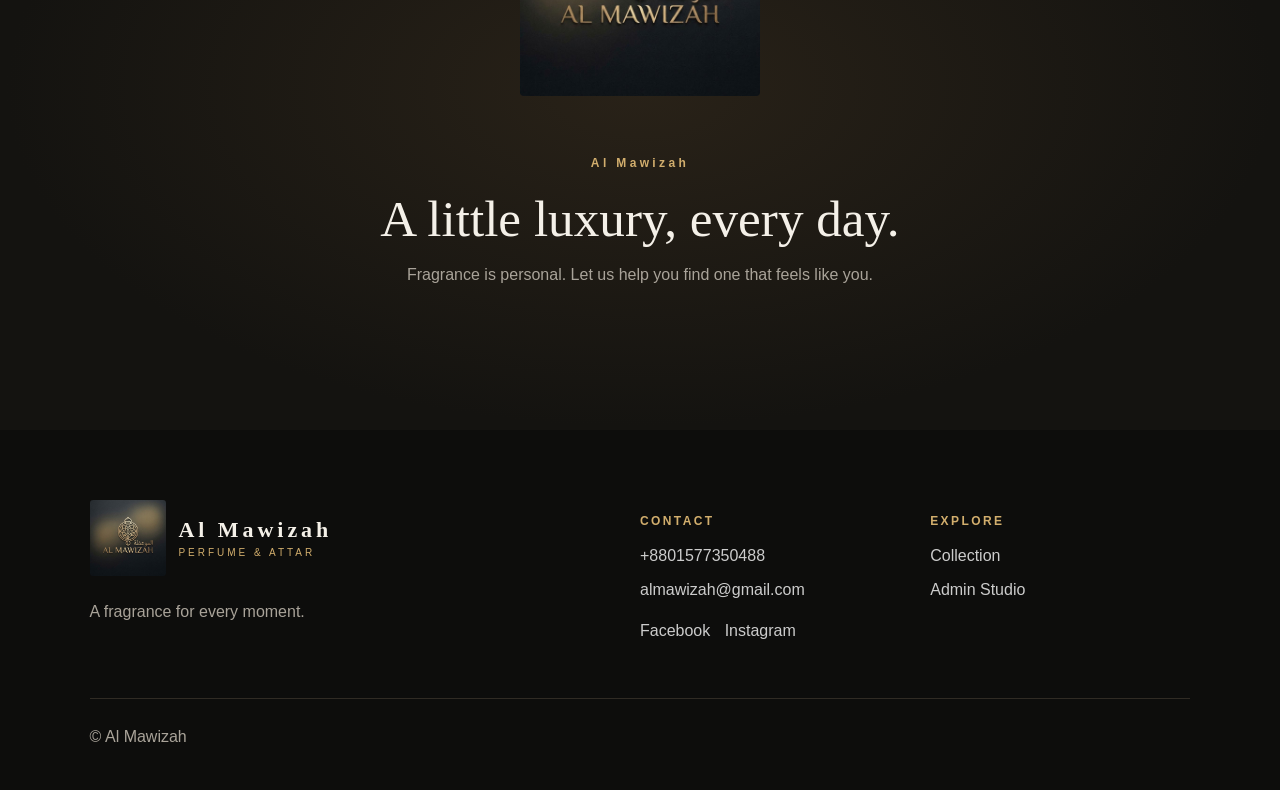
==== commit 3f511b47: "Add installable studio and editable store settings" ====
--- a/index.html
+++ b/index.html
@@ -1 +1 @@
-<!doctype html><html lang="en"><head><meta charset="utf-8"><meta name="viewport" content="width=device-width,initial-scale=1"><title>Al Mawizah | Perfume & Attar</title><meta name="description" content="Discover perfume and attar at Al Mawizah."><script src="theme.js"></script><link rel="stylesheet" href="style.css"></head><body><header><a class="brand brand-lockup" href="#home"><img class="brand-logo" src="assets/al-mawizah-logo.jpg" width="76" height="76" alt=""><span>AL MAWIZAH <small>PERFUME & ATTAR</small></span></a><nav><a href="#collection" data-en="Collection" data-bn="সংগ্রহ">Collection</a><a href="#contact" data-en="Contact" data-bn="যোগাযোগ">Contact</a><button type="button" id="lang">বাংলা</button><button type="button" id="themeToggle" aria-label="Switch to light mode">Light mode</button><button id="cartButton">Bag <span id="count">0</span></button></nav></header><main id="home"><section class="hero"><div class="hero-copy"><span class="eyebrow">THE ART OF FRAGRANCE</span><h1 data-en="A scent that stays with you." data-bn="সুবাস, যা আপনার সঙ্গে থাকে।">A scent that stays with you.</h1><p data-en="Discover perfume and attar selected for your everyday rituals and special moments." data-bn="প্রতিদিনের অভ্যাস ও বিশেষ মুহূর্তের জন্য পারফিউম ও আতরের সংগ্রহ আবিষ্কার করুন।">Discover perfume and attar selected for your everyday rituals and special moments.</p><a class="gold-button" href="#collection" data-en="Explore the collection" data-bn="সংগ্রহ দেখুন">Explore the collection</a></div><div class="art" aria-hidden="true"><div class="halo"></div><div class="bottle"><div class="cap"></div><div class="bottle-label">AL MAWIZAH<br><small>EAU DE PARFUM</small></div></div><span>FRAGRANCE / عطر</span></div></section><section class="features"><div><b>01</b><span data-en="Perfume & attar" data-bn="পারফিউম ও আতর">Perfume & attar</span></div><div><b>02</b><span data-en="Cash on delivery" data-bn="ক্যাশ অন ডেলিভারি">Cash on delivery</span></div><div><b>03</b><span data-en="Order on WhatsApp" data-bn="হোয়াটসঅ্যাপে অর্ডার">Order on WhatsApp</span></div></section><section id="collection" class="section"><div class="section-head"><div><span class="eyebrow">THE COLLECTION</span><h2 data-en="Find your signature." data-bn="আপনার প্রিয় সুবাস খুঁজুন।">Find your signature.</h2></div><p data-en="Explore our perfume and attar collection." data-bn="আমাদের পারফিউম ও আতরের সংগ্রহ দেখুন।">Explore our perfume and attar collection.</p></div><div class="filters"><input id="search" placeholder="Search fragrances" aria-label="Search fragrances"><select id="category" aria-label="Category"><option value="all">All fragrances</option><option value="perfume">Perfume</option><option value="attar">Attar</option><option value="perfume_oil">Perfume oil</option><option value="gift_set">Gift set</option><option value="decant">Decant</option></select></div><div id="catalog" class="grid"></div><p id="catalogMessage" class="empty"></p></section><section class="story"><img class="story-logo" src="assets/al-mawizah-logo.jpg" width="240" height="240" alt="Al Mawizah logo"><br><span class="eyebrow">AL MAWIZAH</span><h2 data-en="A little luxury, every day." data-bn="প্রতিদিনের ছোট্ট এক বিলাসিতা।">A little luxury, every day.</h2><p data-en="Fragrance is personal. Let us help you find one that feels like you." data-bn="সুবাস ব্যক্তিগত। আপনার পছন্দের সুবাস খুঁজে পেতে আমরা পাশে আছি।">Fragrance is personal. Let us help you find one that feels like you.</p><a href="https://wa.me/8801577350488" class="outline" data-en="Talk to us on WhatsApp" data-bn="হোয়াটসঅ্যাপে কথা বলুন">Talk to us on WhatsApp</a></section></main><footer id="contact"><div><a class="brand brand-lockup" href="#home"><img class="brand-logo" src="assets/al-mawizah-logo.jpg" width="76" height="76" alt=""><span>AL MAWIZAH <small>PERFUME & ATTAR</small></span></a><p data-en="A fragrance for every moment." data-bn="প্রতিটি মুহূর্তের জন্য সুবাস।">A fragrance for every moment.</p></div><div><h3>CONTACT</h3><a href="tel:+8801577350488">+880 1577 350488</a><a href="mailto:almawizah@gmail.com">almawizah@gmail.com</a></div><div><h3>EXPLORE</h3><a href="#collection">Collection</a><a href="admin.html">Admin Studio</a></div><p class="copyright">© Al Mawizah</p></footer><dialog id="cart"><form method="dialog"><button class="close" aria-label="Close">×</button></form><h2 data-en="Your bag" data-bn="আপনার ব্যাগ">Your bag</h2><div id="cartItems"></div><p id="total"></p><form id="checkout"><label>Name / নাম<input name="name" required maxlength="100"></label><label>Phone / ফোন<input name="phone" required maxlength="30"></label><label>Delivery address / ঠিকানা<textarea name="address" required maxlength="500"></textarea></label><p class="muted" data-en="Cash on delivery. Delivery charge and availability will be confirmed with you." data-bn="ক্যাশ অন ডেলিভারি। ডেলিভারি চার্জ ও পণ্যের প্রাপ্যতা আপনার সঙ্গে নিশ্চিত করা হবে।">Cash on delivery. Delivery charge and availability will be confirmed with you.</p><button class="gold-button" type="submit" data-en="Send COD order on WhatsApp" data-bn="হোয়াটসঅ্যাপে COD অর্ডার পাঠান">Send COD order on WhatsApp</button></form></dialog><script src="config.js"></script><script src="app.js"></script></body></html>
+<!doctype html><html lang="en"><head><meta charset="utf-8"><meta name="viewport" content="width=device-width,initial-scale=1"><title>Al Mawizah | Perfume & Attar</title><meta name="description" content="Discover perfume and attar at Al Mawizah."><script src="theme.js"></script><link rel="stylesheet" href="style.css"></head><body><header><a class="brand brand-lockup" href="#home"><img data-store-logo class="brand-logo" src="assets/al-mawizah-logo.jpg" width="76" height="76" alt=""><span><span data-store-name>AL MAWIZAH</span> <small>PERFUME & ATTAR</small></span></a><nav><a href="#collection" data-en="Collection" data-bn="সংগ্রহ">Collection</a><a href="#contact" data-en="Contact" data-bn="যোগাযোগ">Contact</a><button type="button" id="lang">বাংলা</button><button type="button" id="themeToggle" aria-label="Switch to light mode">Light mode</button><button id="cartButton">Bag <span id="count">0</span></button></nav></header><main id="home"><section class="hero"><div class="hero-copy"><span class="eyebrow">THE ART OF FRAGRANCE</span><h1 data-setting-hero-title data-en="A scent that stays with you." data-bn="সুবাস, যা আপনার সঙ্গে থাকে।">A scent that stays with you.</h1><p data-setting-hero-text data-en="Discover perfume and attar selected for your everyday rituals and special moments." data-bn="প্রতিদিনের অভ্যাস ও বিশেষ মুহূর্তের জন্য পারফিউম ও আতরের সংগ্রহ আবিষ্কার করুন।">Discover perfume and attar selected for your everyday rituals and special moments.</p><a class="gold-button" href="#collection" data-en="Explore the collection" data-bn="সংগ্রহ দেখুন">Explore the collection</a></div><div class="art" aria-hidden="true"><div class="halo"></div><div class="bottle"><div class="cap"></div><div class="bottle-label"><span data-store-name>AL MAWIZAH</span><br><small>EAU DE PARFUM</small></div></div><span>FRAGRANCE / عطر</span></div></section><section class="features"><div><b>01</b><span data-en="Perfume & attar" data-bn="পারফিউম ও আতর">Perfume & attar</span></div><div><b>02</b><span data-en="Cash on delivery" data-bn="ক্যাশ অন ডেলিভারি">Cash on delivery</span></div><div><b>03</b><span data-en="Order on WhatsApp" data-bn="হোয়াটসঅ্যাপে অর্ডার">Order on WhatsApp</span></div></section><section id="collection" class="section"><div class="section-head"><div><span class="eyebrow">THE COLLECTION</span><h2 data-en="Find your signature." data-bn="আপনার প্রিয় সুবাস খুঁজুন।">Find your signature.</h2></div><p data-en="Explore our perfume and attar collection." data-bn="আমাদের পারফিউম ও আতরের সংগ্রহ দেখুন।">Explore our perfume and attar collection.</p></div><div class="filters"><input id="search" placeholder="Search fragrances" aria-label="Search fragrances"><select id="category" aria-label="Category"><option value="all">All fragrances</option><option value="perfume">Perfume</option><option value="attar">Attar</option><option value="perfume_oil">Perfume oil</option><option value="gift_set">Gift set</option><option value="decant">Decant</option></select></div><div id="catalog" class="grid"></div><p id="catalogMessage" class="empty"></p></section><section class="story"><img class="story-logo" data-store-logo src="assets/al-mawizah-logo.jpg" width="240" height="240" alt="Al Mawizah logo"><br><span class="eyebrow" data-store-name>AL MAWIZAH</span><h2 data-setting-story-title data-en="A little luxury, every day." data-bn="প্রতিদিনের ছোট্ট এক বিলাসিতা।">A little luxury, every day.</h2><p data-setting-story-text data-en="Fragrance is personal. Let us help you find one that feels like you." data-bn="সুবাস ব্যক্তিগত। আপনার পছন্দের সুবাস খুঁজে পেতে আমরা পাশে আছি।">Fragrance is personal. Let us help you find one that feels like you.</p><a data-store-whatsapp href="https://wa.me/8801577350488" class="outline" data-en="Talk to us on WhatsApp" data-bn="হোয়াটসঅ্যাপে কথা বলুন">Talk to us on WhatsApp</a></section></main><footer id="contact"><div><a class="brand brand-lockup" href="#home"><img data-store-logo class="brand-logo" src="assets/al-mawizah-logo.jpg" width="76" height="76" alt=""><span><span data-store-name>AL MAWIZAH</span> <small>PERFUME & ATTAR</small></span></a><p data-setting-tagline data-en="A fragrance for every moment." data-bn="প্রতিটি মুহূর্তের জন্য সুবাস।">A fragrance for every moment.</p></div><div><h3>CONTACT</h3><a data-store-phone href="tel:+8801577350488">+880 1577 350488</a><a data-store-email href="mailto:almawizah@gmail.com">almawizah@gmail.com</a><p data-store-address hidden></p><div class="social-links"><a data-store-facebook href="https://www.facebook.com/AlMawizah" target="_blank" rel="noopener noreferrer">Facebook</a><a data-store-instagram href="https://www.instagram.com/al_maw_izah/" target="_blank" rel="noopener noreferrer">Instagram</a></div></div><div><h3>EXPLORE</h3><a href="#collection">Collection</a><a href="admin.html">Admin Studio</a></div><p class="copyright">© <span data-store-name>Al Mawizah</span></p></footer><dialog id="cart"><form method="dialog"><button class="close" aria-label="Close">×</button></form><h2 data-en="Your bag" data-bn="আপনার ব্যাগ">Your bag</h2><div id="cartItems"></div><p id="total"></p><form id="checkout"><label>Name / নাম<input name="name" required maxlength="100"></label><label>Phone / ফোন<input name="phone" required maxlength="30"></label><label>Delivery address / ঠিকানা<textarea name="address" required maxlength="500"></textarea></label><p class="muted" data-setting-delivery data-en="Cash on delivery. Delivery charge and availability will be confirmed with you." data-bn="ক্যাশ অন ডেলিভারি। ডেলিভারি চার্জ ও পণ্যের প্রাপ্যতা আপনার সঙ্গে নিশ্চিত করা হবে।">Cash on delivery. Delivery charge and availability will be confirmed with you.</p><button class="gold-button" type="submit" data-en="Send COD order on WhatsApp" data-bn="হোয়াটসঅ্যাপে COD অর্ডার পাঠান">Send COD order on WhatsApp</button></form></dialog><script src="config.js"></script><script src="store-settings.js"></script><script src="app.js"></script></body></html>
--- a/style.css
+++ b/style.css
@@ -28,3 +28,6 @@
 
 /* Original Al Mawizah logo, supplied by the owner. */
 .brand-lockup{display:inline-flex;align-items:center;gap:.8rem;line-height:1.15}.brand-logo{display:block;width:76px;height:76px;object-fit:contain;flex:none;border-radius:3px}.story-logo{display:block;width:min(240px,60vw);height:auto;margin:0 auto 1.75rem;border-radius:4px}@media(max-width:700px){.brand-logo{width:62px;height:62px}.brand-lockup{font-size:19px;letter-spacing:.12em}}
+
+.social-links{display:flex;flex-wrap:wrap;gap:.9rem}.social-links a:not(.brand){display:inline-block}.social-links a:hover{text-decoration:underline}[data-store-address]{white-space:pre-line}
+.social-links [hidden],[data-store-address][hidden],[data-store-whatsapp][hidden]{display:none!important}
